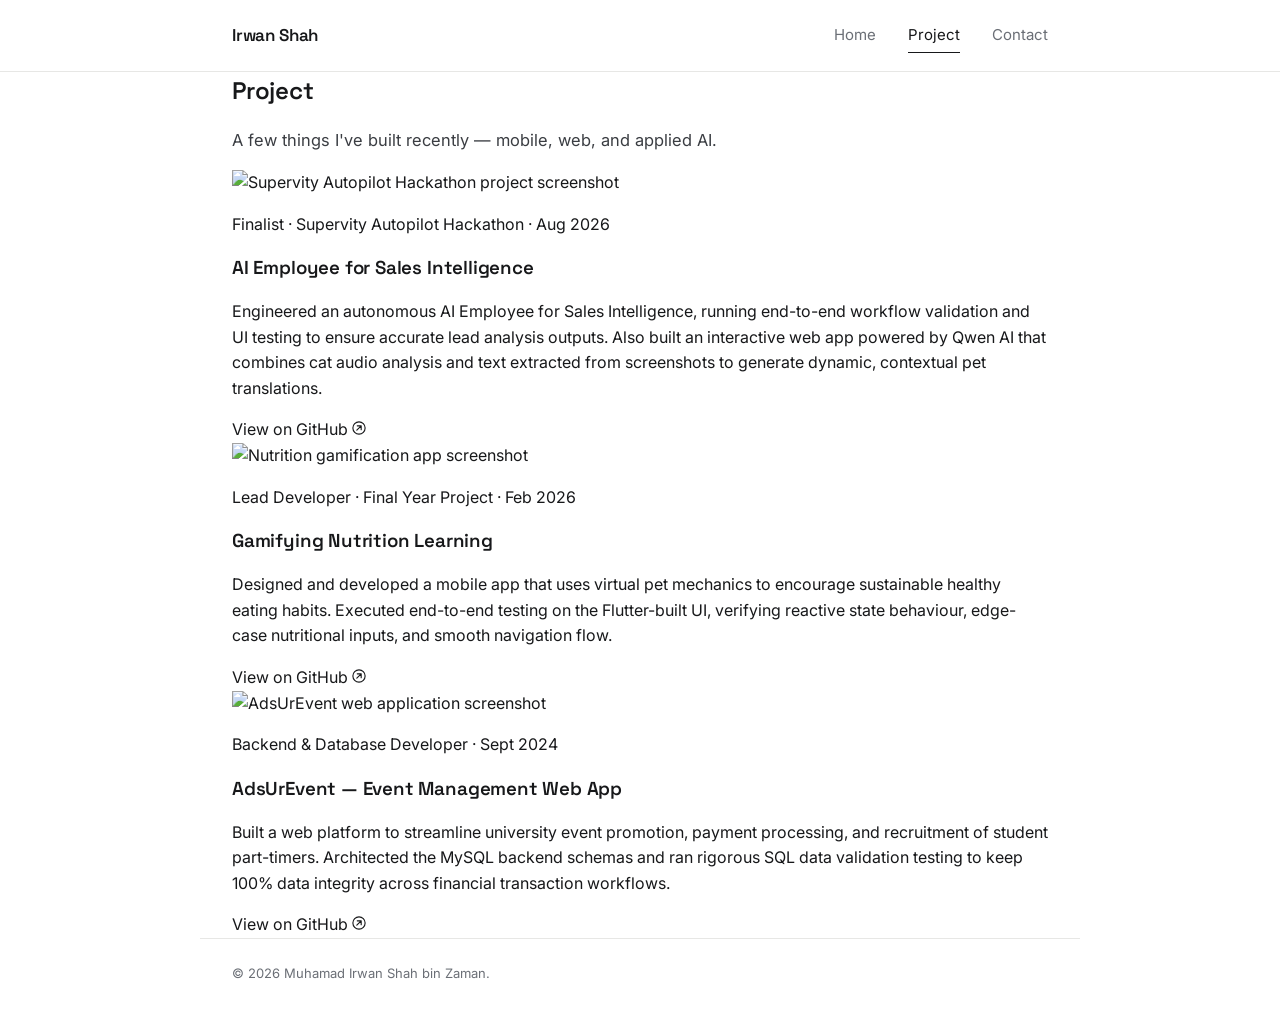
==== project.html @ b713f33c "Initial portfolio project Co-authored-by: Copilot <223556219+Copilot@users.noreply.github.com>" ====
<!DOCTYPE html>
<html lang="en">
<head>
<meta charset="UTF-8">
<meta name="viewport" content="width=device-width, initial-scale=1.0">
<title>Project — Irwan Shah</title>
<link rel="preconnect" href="https://fonts.googleapis.com">
<link rel="preconnect" href="https://fonts.gstatic.com" crossorigin>
<link href="https://fonts.googleapis.com/css2?family=Space+Grotesk:wght@400;500;600;700&family=Inter:wght@400;500;600&display=swap" rel="stylesheet">
<link rel="stylesheet" href="style.css">
</head>
<body>
 
<header class="site-header">
  <div class="wrap header-inner">
    <a href="index.html" class="mark">Irwan Shah</a>
    <nav class="main-nav">
      <a href="index.html">Home</a>
      <a href="project.html" class="active">Project</a>
      <a href="contact.html">Contact</a>
    </nav>
  </div>
</header>
 
<main>
  <section class="wrap projects-intro">
    <h1>Project</h1>
    <p class="lede">A few things I've built recently — mobile, web, and applied AI.</p>
  </section>
 
  <section class="wrap projects-list">
 
    <article class="project-card">
      <div class="project-thumb">
        <img src="assets/projects/autopilot.jpg" alt="Supervity Autopilot Hackathon project screenshot">
      </div>
      <div class="project-body">
        <p class="project-meta">Finalist · Supervity Autopilot Hackathon · Aug 2026</p>
        <h3>AI Employee for Sales Intelligence</h3>
        <p>
          Engineered an autonomous AI Employee for Sales Intelligence, running
          end-to-end workflow validation and UI testing to ensure accurate lead
          analysis outputs. Also built an interactive web app powered by Qwen
          AI that combines cat audio analysis and text extracted from
          screenshots to generate dynamic, contextual pet translations.
        </p>
        <a class="repo-link" href="https://github.com/your-username/supervity-autopilot" target="_blank" rel="noopener">
          View on GitHub
          <svg width="14" height="14" viewBox="0 0 16 16" fill="none" aria-hidden="true">
            <path d="M8 1a7 7 0 1 0 0 14A7 7 0 0 0 8 1ZM5.5 10.5 10.5 5.5M6 5.5h4.5V10" stroke="currentColor" stroke-width="1.3" stroke-linecap="round" stroke-linejoin="round"/>
          </svg>
        </a>
      </div>
    </article>
 
    <article class="project-card">
      <div class="project-thumb">
        <img src="assets/projects/nutrition-game.jpg" alt="Nutrition gamification app screenshot">
      </div>
      <div class="project-body">
        <p class="project-meta">Lead Developer · Final Year Project · Feb 2026</p>
        <h3>Gamifying Nutrition Learning</h3>
        <p>
          Designed and developed a mobile app that uses virtual pet mechanics
          to encourage sustainable healthy eating habits. Executed end-to-end
          testing on the Flutter-built UI, verifying reactive state behaviour,
          edge-case nutritional inputs, and smooth navigation flow.
        </p>
        <a class="repo-link" href="https://github.com/your-username/nutrition-game" target="_blank" rel="noopener">
          View on GitHub
          <svg width="14" height="14" viewBox="0 0 16 16" fill="none" aria-hidden="true">
            <path d="M8 1a7 7 0 1 0 0 14A7 7 0 0 0 8 1ZM5.5 10.5 10.5 5.5M6 5.5h4.5V10" stroke="currentColor" stroke-width="1.3" stroke-linecap="round" stroke-linejoin="round"/>
          </svg>
        </a>
      </div>
    </article>
 
    <article class="project-card">
      <div class="project-thumb">
        <img src="assets/projects/adsurevent.jpg" alt="AdsUrEvent web application screenshot">
      </div>
      <div class="project-body">
        <p class="project-meta">Backend &amp; Database Developer · Sept 2024</p>
        <h3>AdsUrEvent — Event Management Web App</h3>
        <p>
          Built a web platform to streamline university event promotion,
          payment processing, and recruitment of student part-timers.
          Architected the MySQL backend schemas and ran rigorous SQL data
          validation testing to keep 100% data integrity across financial
          transaction workflows.
        </p>
        <a class="repo-link" href="https://github.com/your-username/adsurevent" target="_blank" rel="noopener">
          View on GitHub
          <svg width="14" height="14" viewBox="0 0 16 16" fill="none" aria-hidden="true">
            <path d="M8 1a7 7 0 1 0 0 14A7 7 0 0 0 8 1ZM5.5 10.5 10.5 5.5M6 5.5h4.5V10" stroke="currentColor" stroke-width="1.3" stroke-linecap="round" stroke-linejoin="round"/>
          </svg>
        </a>
      </div>
    </article>
 
  </section>
</main>
 
<footer class="site-footer wrap">
  <p>&copy; 2026 Muhamad Irwan Shah bin Zaman.</p>
</footer>
 
</body>
</html>
---- style.css ----
/* ---------- tokens ---------- */
:root{
  --bg: #ffffff;
  --ink: #17181a;
  --ink-soft: #6b6f76;
  --line: #e7e7e5;
  --accent: #2f4b3f;      /* quiet forest-ink accent, used sparingly */
  --accent-soft: #eef2ef;
  --radius: 2px;
  --max-w: 880px;
}

*{ box-sizing: border-box; }

html{ scroll-behavior: smooth; }

body{
  margin: 0;
  background: var(--bg);
  color: var(--ink);
  font-family: 'Inter', -apple-system, BlinkMacSystemFont, sans-serif;
  font-size: 16px;
  line-height: 1.6;
  -webkit-font-smoothing: antialiased;
}

h1, h2, h3, .mark{
  font-family: 'Space Grotesk', 'Inter', sans-serif;
  font-weight: 600;
  letter-spacing: -0.01em;
  margin: 0;
}

a{ color: inherit; text-decoration: none; }

.wrap{
  max-width: var(--max-w);
  margin: 0 auto;
  padding: 0 32px;
}

/* ---------- header ---------- */
.site-header{
  border-bottom: 1px solid var(--line);
}

.header-inner{
  display: flex;
  align-items: center;
  justify-content: space-between;
  padding-top: 22px;
  padding-bottom: 22px;
}

.mark{
  font-size: 17px;
}

.main-nav{
  display: flex;
  gap: 32px;
}

.main-nav a{
  font-size: 15px;
  color: var(--ink-soft);
  position: relative;
  padding-bottom: 2px;
  transition: color 0.15s ease;
}

.main-nav a:hover,
.main-nav a.active{
  color: var(--ink);
}

.main-nav a.active::after{
  content: "";
  position: absolute;
  left: 0; right: 0; bottom: -4px;
  height: 1px;
  background: var(--ink);
}

.main-nav a:focus-visible,
.btn-primary:focus-visible,
.btn-ghost:focus-visible{
  outline: 2px solid var(--accent);
  outline-offset: 3px;
}

/* ---------- hero ---------- */
.hero{
  display: grid;
  grid-template-columns: 200px 1fr;
  gap: 56px;
  align-items: start;
  padding-top: 88px;
  padding-bottom: 72px;
}

.photo-frame{
  width: 200px;
  height: 200px;
  border-radius: 50%;
  background: var(--accent-soft);
  border: 1px solid var(--line);
  display: flex;
  align-items: center;
  justify-content: center;
}

.initials{
  font-family: 'Space Grotesk', sans-serif;
  font-size: 48px;
  font-weight: 600;
  color: var(--accent);
}

.eyebrow-line{
  font-size: 14px;
  color: var(--ink-soft);
  margin: 0 0 14px;
}

.hero-text h1{
  font-size: 34px;
  line-height: 1.18;
  margin-bottom: 20px;
}

.lede{
  max-width: 60ch;
  color: #3a3d42;
  font-size: 16.5px;
}

.hero-actions{
  display: flex;
  gap: 14px;
  margin-top: 32px;
}

.btn-primary, .btn-ghost{
  display: inline-block;
  font-size: 14.5px;
  padding: 11px 20px;
  border-radius: var(--radius);
}

.btn-primary{
  background: var(--ink);
  color: #fff;
}

.btn-primary:hover{ background: var(--accent); }

.btn-ghost{
  border: 1px solid var(--line);
  color: var(--ink);
}

.btn-ghost:hover{ border-color: var(--ink); }

/* ---------- tools ---------- */
.tools{
  border-top: 1px solid var(--line);
  padding-top: 56px;
  padding-bottom: 96px;
}

.tools h2{
  font-size: 22px;
  margin-bottom: 36px;
}

.tools-grid{
  display: grid;
  grid-template-columns: repeat(4, 1fr);
  gap: 32px;
}

.tool-group h3{
  font-size: 13px;
  font-weight: 600;
  color: var(--ink-soft);
  margin-bottom: 14px;
}

.tool-group ul{
  list-style: none;
  margin: 0;
  padding: 0;
}

.tool-group li{
  font-size: 15px;
  padding: 7px 0;
  border-top: 1px solid var(--line);
}

.tool-group li:first-child{
  border-top: none;
}

/* ---------- footer ---------- */
.site-footer{
  border-top: 1px solid var(--line);
  padding-top: 24px;
  padding-bottom: 40px;
}

.site-footer p{
  font-size: 13px;
  color: var(--ink-soft);
  margin: 0;
}

/* ---------- responsive ---------- */
@media (max-width: 720px){
  .hero{
    grid-template-columns: 1fr;
    padding-top: 56px;
  }
  .photo-frame{ width: 140px; height: 140px; }
  .initials{ font-size: 34px; }
  .hero-text h1{ font-size: 28px; }
  .tools-grid{
    grid-template-columns: repeat(2, 1fr);
    row-gap: 40px;
  }
  .main-nav{ gap: 20px; }
}

@media (prefers-reduced-motion: reduce){
  *{ transition: none !important; scroll-behavior: auto !important; }
}

.photo-frame img{
  width: 100%;
  height: 100%;
  object-fit: cover;
  border-radius: 50%;
}
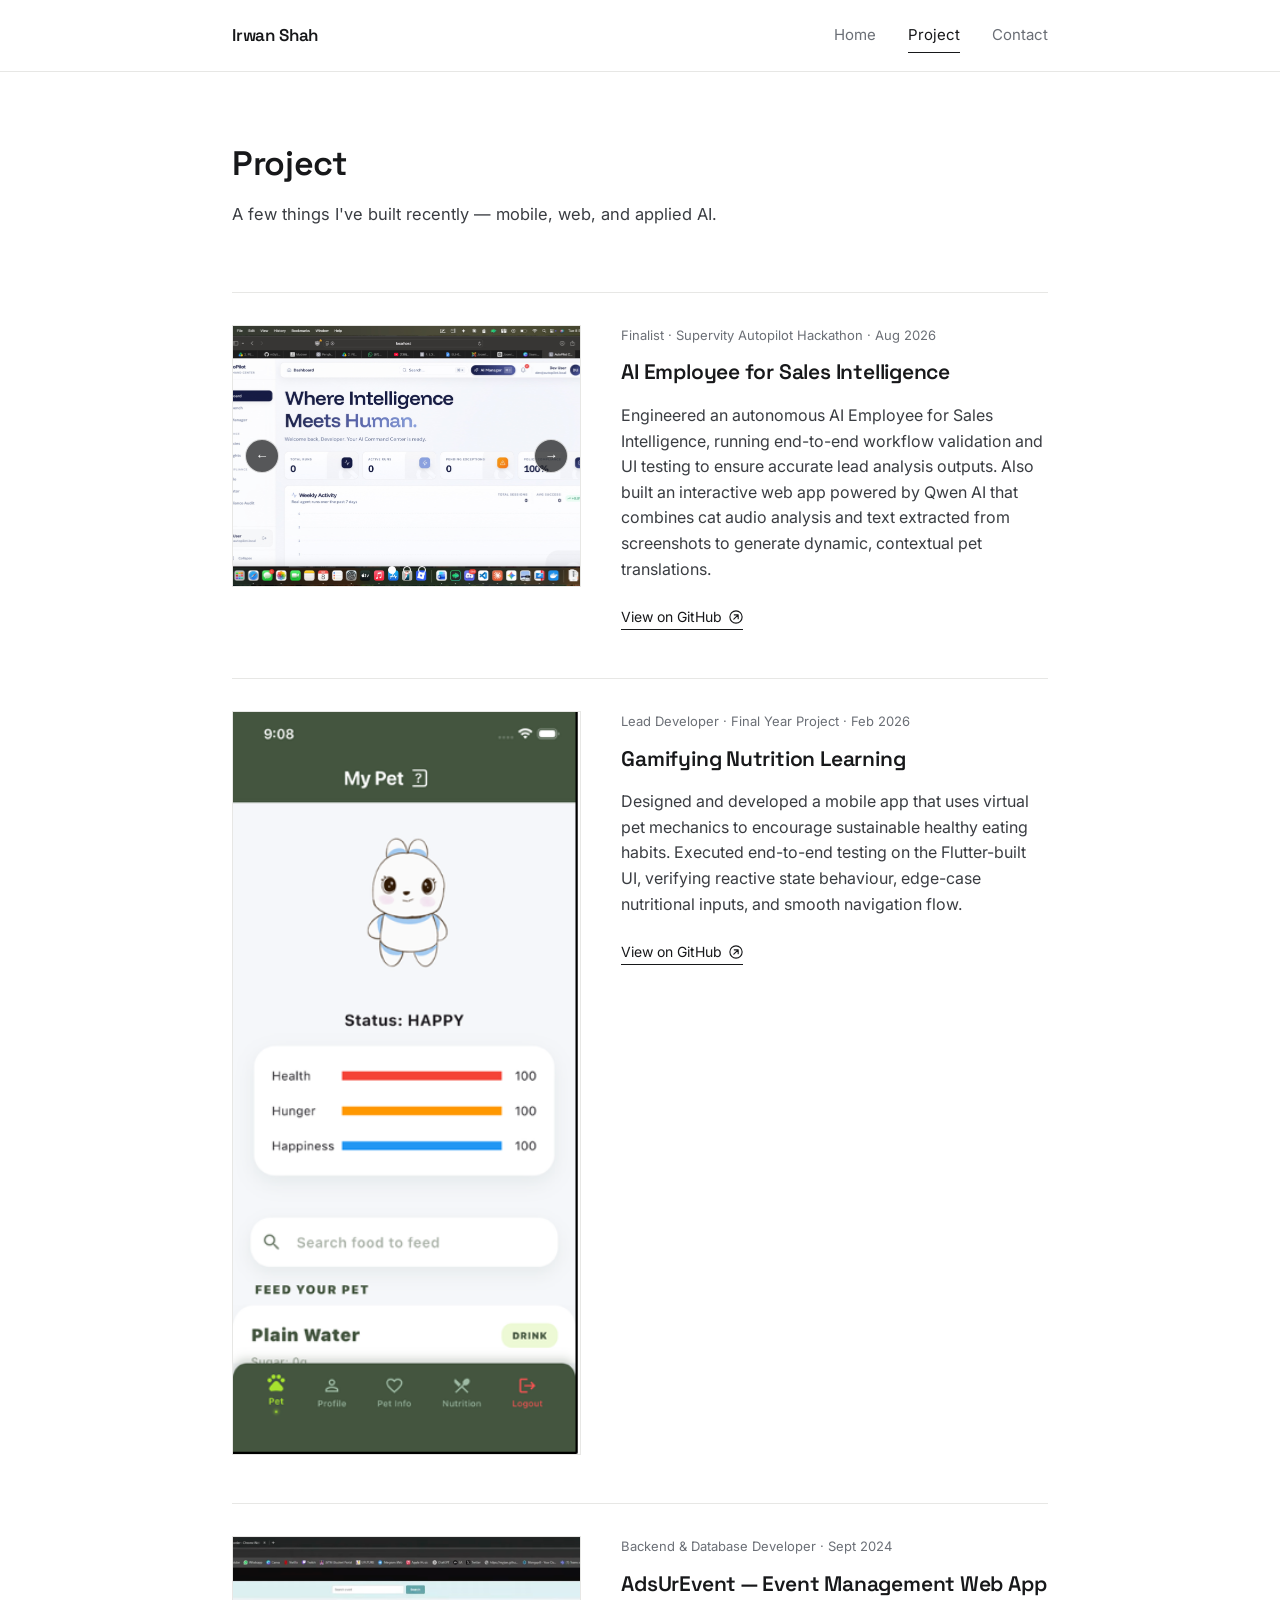
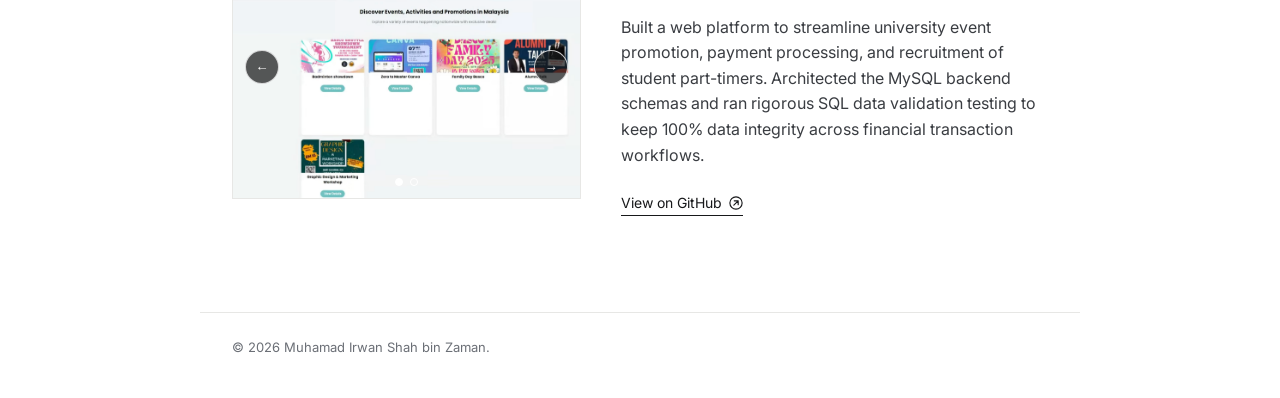
==== commit b252715e: "Add project image carousels Co-authored-by: Copilot <223556219+Copilot@users.noreply.github.com>" ====
--- a/project.html
+++ b/project.html
@@ -31,8 +31,15 @@
   <section class="wrap projects-list">
  
     <article class="project-card">
-      <div class="project-thumb">
-        <img src="assets/projects/autopilot.jpg" alt="Supervity Autopilot Hackathon project screenshot">
+      <div class="project-gallery" data-carousel aria-label="Supervity project screenshots">
+        <div class="project-slides">
+          <img class="project-slide is-active" src="assets/project/supervity/supervity1.png" alt="Supervity project screenshot 1">
+          <img class="project-slide" src="assets/project/supervity/supervity2.png" alt="Supervity project screenshot 2" loading="lazy">
+          <img class="project-slide" src="assets/project/supervity/supervity3.png" alt="Supervity project screenshot 3" loading="lazy">
+        </div>
+        <button class="carousel-button carousel-previous" type="button" aria-label="Previous Supervity screenshot">&#8592;</button>
+        <button class="carousel-button carousel-next" type="button" aria-label="Next Supervity screenshot">&#8594;</button>
+        <div class="carousel-dots" aria-label="Choose a Supervity screenshot"></div>
       </div>
       <div class="project-body">
         <p class="project-meta">Finalist · Supervity Autopilot Hackathon · Aug 2026</p>
@@ -54,8 +61,10 @@
     </article>
  
     <article class="project-card">
-      <div class="project-thumb">
-        <img src="assets/projects/nutrition-game.jpg" alt="Nutrition gamification app screenshot">
+      <div class="project-gallery" data-carousel aria-label="Nutrition project screenshots">
+        <div class="project-slides">
+          <img class="project-slide is-active" src="assets/project/nutri/Screenshot 2026-09-08 at 12.45.34 PM.png" alt="Nutrition app screenshot">
+        </div>
       </div>
       <div class="project-body">
         <p class="project-meta">Lead Developer · Final Year Project · Feb 2026</p>
@@ -76,8 +85,14 @@
     </article>
  
     <article class="project-card">
-      <div class="project-thumb">
-        <img src="assets/projects/adsurevent.jpg" alt="AdsUrEvent web application screenshot">
+      <div class="project-gallery" data-carousel aria-label="AdsUrEvent project screenshots">
+        <div class="project-slides">
+          <img class="project-slide is-active" src="assets/project/adsurevent/adsurevent1.png" alt="AdsUrEvent web application screenshot 1">
+          <img class="project-slide" src="assets/project/adsurevent/Screenshot 2026-09-08 at 12.38.39 PM.png" alt="AdsUrEvent web application screenshot 2" loading="lazy">
+        </div>
+        <button class="carousel-button carousel-previous" type="button" aria-label="Previous AdsUrEvent screenshot">&#8592;</button>
+        <button class="carousel-button carousel-next" type="button" aria-label="Next AdsUrEvent screenshot">&#8594;</button>
+        <div class="carousel-dots" aria-label="Choose an AdsUrEvent screenshot"></div>
       </div>
       <div class="project-body">
         <p class="project-meta">Backend &amp; Database Developer · Sept 2024</p>
@@ -104,6 +119,48 @@
 <footer class="site-footer wrap">
   <p>&copy; 2026 Muhamad Irwan Shah bin Zaman.</p>
 </footer>
- 
+<script>
+  document.querySelectorAll("[data-carousel]").forEach((carousel) => {
+    const slides = Array.from(carousel.querySelectorAll(".project-slide"));
+    const dots = carousel.querySelector(".carousel-dots");
+    const previous = carousel.querySelector(".carousel-previous");
+    const next = carousel.querySelector(".carousel-next");
+    let currentIndex = 0;
+
+    if (slides.length < 2) {
+      return;
+    }
+
+    slides.forEach((slide, index) => {
+      const dot = document.createElement("button");
+      dot.type = "button";
+      dot.className = "carousel-dot";
+      dot.setAttribute("aria-label", `Show screenshot ${index + 1}`);
+      dot.addEventListener("click", () => showSlide(index));
+      dots.append(dot);
+    });
+
+    function showSlide(index) {
+      currentIndex = (index + slides.length) % slides.length;
+      slides.forEach((slide, slideIndex) => {
+        slide.classList.toggle("is-active", slideIndex === currentIndex);
+      });
+      dots.querySelectorAll(".carousel-dot").forEach((dot, dotIndex) => {
+        const isCurrent = dotIndex === currentIndex;
+        dot.classList.toggle("is-active", isCurrent);
+        dot.setAttribute("aria-current", isCurrent ? "true" : "false");
+      });
+    }
+
+    previous.addEventListener("click", () => showSlide(currentIndex - 1));
+    next.addEventListener("click", () => showSlide(currentIndex + 1));
+    carousel.addEventListener("keydown", (event) => {
+      if (event.key === "ArrowLeft") showSlide(currentIndex - 1);
+      if (event.key === "ArrowRight") showSlide(currentIndex + 1);
+    });
+
+    showSlide(0);
+  });
+</script>
 </body>
 </html>
--- a/style.css
+++ b/style.css
@@ -214,6 +214,137 @@
   font-size: 13px;
   color: var(--ink-soft);
   margin: 0;
+}
+
+/* ---------- projects ---------- */
+.projects-intro{
+  padding-top: 72px;
+  padding-bottom: 48px;
+}
+
+.projects-intro h1{
+  font-size: 34px;
+  line-height: 1.18;
+  margin-bottom: 16px;
+}
+
+.projects-list{
+  display: grid;
+  gap: 48px;
+  padding-bottom: 96px;
+}
+
+.project-card{
+  display: grid;
+  grid-template-columns: minmax(240px, 0.9fr) 1.1fr;
+  gap: 40px;
+  align-items: start;
+  border-top: 1px solid var(--line);
+  padding-top: 32px;
+}
+
+.project-gallery{
+  position: relative;
+  overflow: hidden;
+  background: var(--accent-soft);
+  border: 1px solid var(--line);
+  outline: none;
+}
+
+.project-gallery:focus-within{
+  outline: 2px solid var(--accent);
+  outline-offset: 3px;
+}
+
+.project-slides{
+  display: grid;
+  aspect-ratio: 4 / 3;
+}
+
+.project-slide{
+  grid-area: 1 / 1;
+  width: 100%;
+  height: 100%;
+  object-fit: cover;
+  opacity: 0;
+  pointer-events: none;
+  transition: opacity 0.25s ease;
+}
+
+.project-slide.is-active{
+  opacity: 1;
+  pointer-events: auto;
+}
+
+.carousel-button{
+  position: absolute;
+  top: 50%;
+  width: 34px;
+  height: 34px;
+  border: 1px solid rgba(255, 255, 255, 0.75);
+  border-radius: 50%;
+  background: rgba(23, 24, 26, 0.72);
+  color: #fff;
+  cursor: pointer;
+  transform: translateY(-50%);
+  transition: background 0.15s ease;
+}
+
+.carousel-button:hover,
+.carousel-button:focus-visible{
+  background: var(--accent);
+}
+
+.carousel-previous{ left: 12px; }
+.carousel-next{ right: 12px; }
+
+.carousel-dots{
+  position: absolute;
+  right: 0;
+  bottom: 12px;
+  left: 0;
+  display: flex;
+  justify-content: center;
+  gap: 7px;
+}
+
+.carousel-dot{
+  width: 8px;
+  height: 8px;
+  padding: 0;
+  border: 1px solid #fff;
+  border-radius: 50%;
+  background: transparent;
+  cursor: pointer;
+}
+
+.carousel-dot.is-active{
+  background: #fff;
+}
+
+.project-body h3{
+  font-size: 21px;
+  margin-bottom: 14px;
+}
+
+.project-body p:not(.project-meta){
+  margin-top: 0;
+  color: #3a3d42;
+}
+
+.project-meta{
+  color: var(--ink-soft);
+  font-size: 13px;
+  margin: 0 0 10px;
+}
+
+.repo-link{
+  display: inline-flex;
+  align-items: center;
+  gap: 7px;
+  margin-top: 8px;
+  border-bottom: 1px solid var(--ink);
+  font-size: 14px;
 }
 
 /* ---------- responsive ---------- */
@@ -230,6 +361,11 @@
     row-gap: 40px;
   }
   .main-nav{ gap: 20px; }
+  .projects-intro{ padding-top: 56px; }
+  .project-card{
+    grid-template-columns: 1fr;
+    gap: 24px;
+  }
 }
 
 @media (prefers-reduced-motion: reduce){
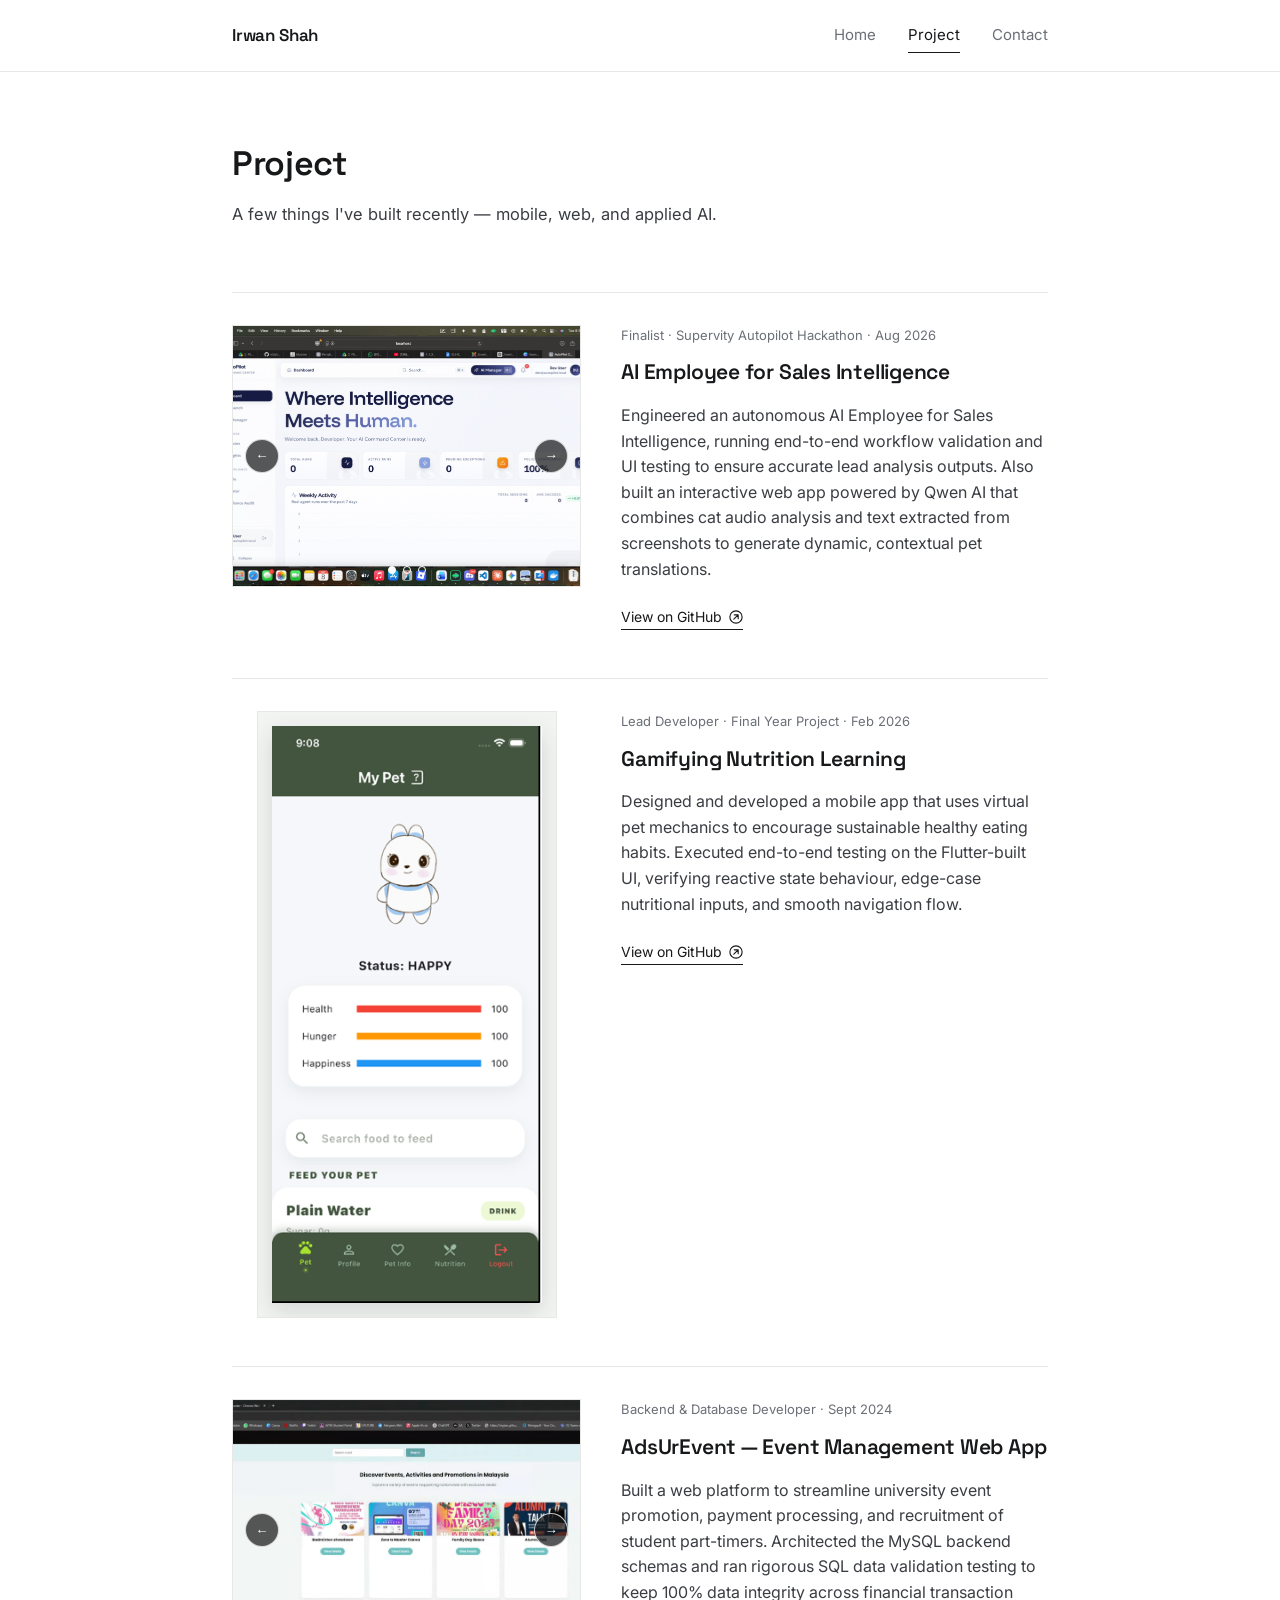
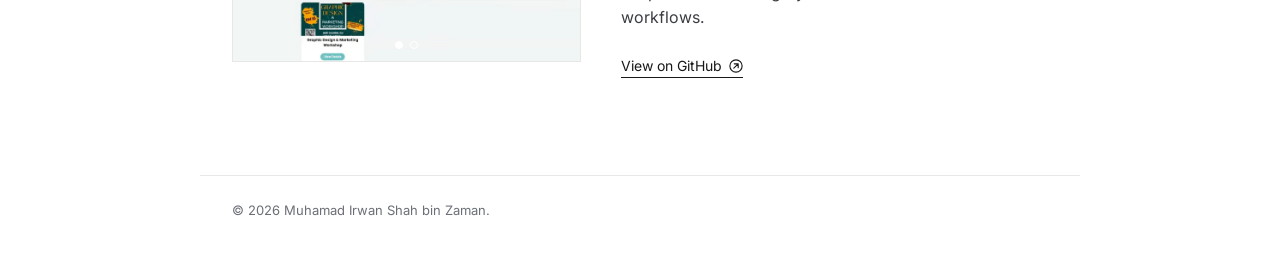
==== commit a407af42: "Improve nutrition screenshot layout Co-authored-by: Copilot <223556219+Copilot@users.noreply.github." ====
--- a/project.html
+++ b/project.html
@@ -61,7 +61,7 @@
     </article>
  
     <article class="project-card">
-      <div class="project-gallery" data-carousel aria-label="Nutrition project screenshots">
+      <div class="project-gallery project-gallery--phone" data-carousel aria-label="Nutrition project screenshots">
         <div class="project-slides">
           <img class="project-slide is-active" src="assets/project/nutri/Screenshot 2026-09-08 at 12.45.34 PM.png" alt="Nutrition app screenshot">
         </div>
--- a/style.css
+++ b/style.css
@@ -251,6 +251,12 @@
   outline: none;
 }
 
+.project-gallery--phone{
+  width: min(100%, 300px);
+  margin: 0 auto;
+  background: #f3f5f3;
+}
+
 .project-gallery:focus-within{
   outline: 2px solid var(--accent);
   outline-offset: 3px;
@@ -259,6 +265,11 @@
 .project-slides{
   display: grid;
   aspect-ratio: 4 / 3;
+}
+
+.project-gallery--phone .project-slides{
+  aspect-ratio: 3 / 4;
+  padding: 14px;
 }
 
 .project-slide{
@@ -274,6 +285,11 @@
 .project-slide.is-active{
   opacity: 1;
   pointer-events: auto;
+}
+
+.project-gallery--phone .project-slide{
+  object-fit: contain;
+  filter: drop-shadow(0 8px 12px rgba(23, 24, 26, 0.14));
 }
 
 .carousel-button{
